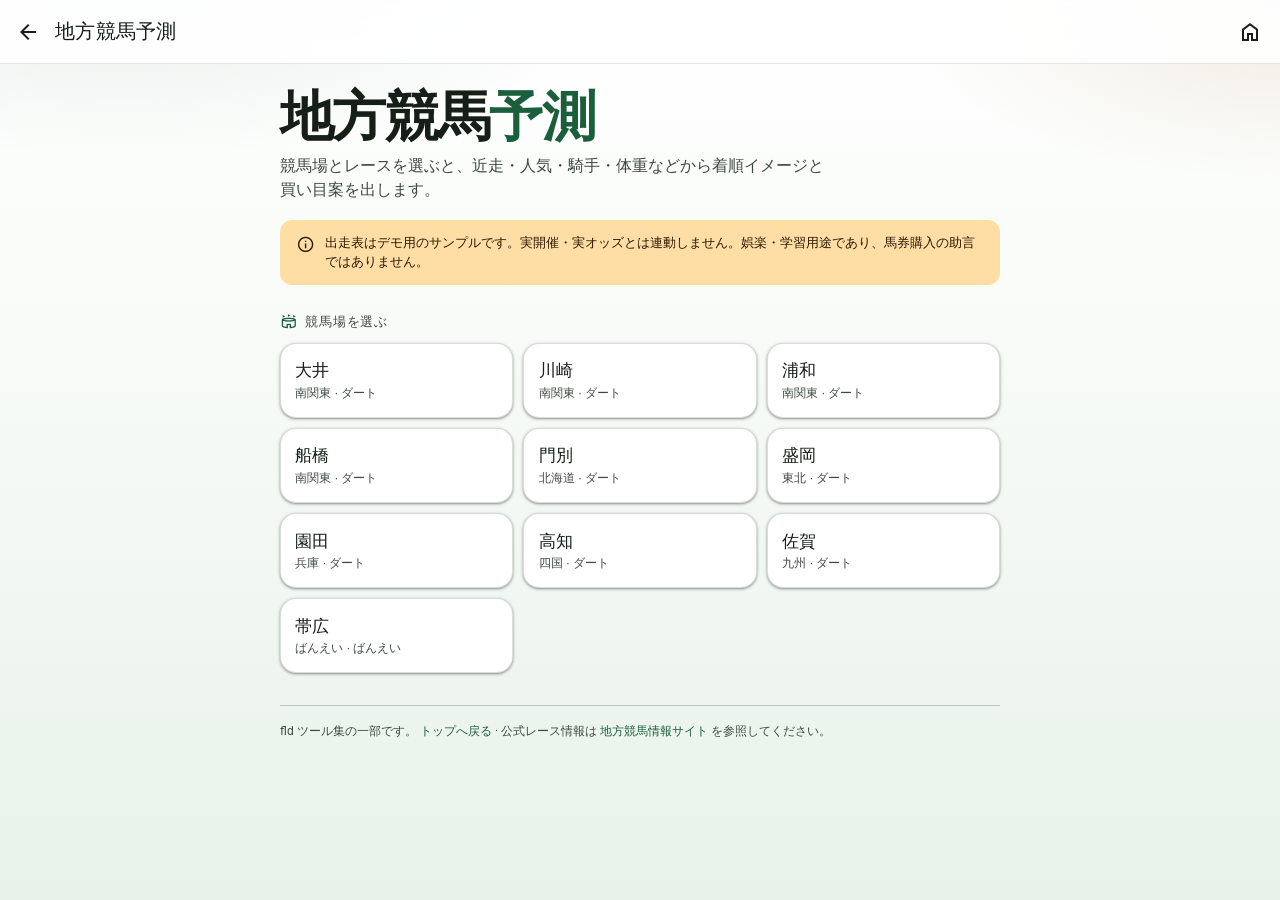
==== chihokeiba/index.html @ b5ea4b7c "地方競馬予測ページを追加 デモレースの出馬表から着順スコアと買い目案を出す静的ツールを chihokeiba/ に追加し、ハブと README からリンクする。  Co-authored-by: d1" ====
<!DOCTYPE html>
<html lang="ja">
  <head>
    <meta charset="UTF-8" />
    <meta
      name="viewport"
      content="width=device-width, initial-scale=1, viewport-fit=cover"
    />
    <meta name="theme-color" content="#1B5E3B" />
    <meta
      name="description"
      content="地方競馬のデモレースを選んで、近走・人気・騎手などから着順予測と買い目案を出すツール"
    />
    <title>地方競馬予測 — fld</title>
    <link rel="canonical" href="https://d1y1.github.io/fld/chihokeiba/" />
    <meta property="og:type" content="website" />
    <meta property="og:title" content="地方競馬予測" />
    <meta
      property="og:description"
      content="地方競馬のデモレースを選んで、着順予測と買い目案を表示します。"
    />
    <meta property="og:url" content="https://d1y1.github.io/fld/chihokeiba/" />
    <meta property="og:locale" content="ja_JP" />
    <link rel="preconnect" href="https://fonts.googleapis.com" />
    <link rel="preconnect" href="https://fonts.gstatic.com" crossorigin />
    <link
      href="https://fonts.googleapis.com/css2?family=Roboto:wght@400;500;700&family=Roboto+Flex:opsz,wght@8..144,400;8..144,500;8..144,700&display=swap"
      rel="stylesheet"
    />
    <link
      href="https://fonts.googleapis.com/css2?family=Material+Symbols+Outlined:opsz,wght,FILL,GRAD@24,400,0,0"
      rel="stylesheet"
    />
    <link rel="stylesheet" href="css/styles.css" />
  </head>
  <body>
    <header class="top-app-bar">
      <button type="button" class="icon-btn" id="backBtn" aria-label="戻る">
        <span class="material-symbols-outlined" aria-hidden="true">arrow_back</span>
      </button>
      <h1 class="top-app-bar__title" id="topTitle">地方競馬予測</h1>
      <a class="icon-btn" href="../" aria-label="fldトップへ">
        <span class="material-symbols-outlined" aria-hidden="true">home</span>
      </a>
    </header>

    <main class="page">
      <section class="panel" id="viewHome">
        <div class="hero">
          <h2 class="brand">地方競馬<span>予測</span></h2>
          <p class="lede">
            競馬場とレースを選ぶと、近走・人気・騎手・体重などから着順イメージと買い目案を出します。
          </p>
          <p class="disclaimer">
            <span class="material-symbols-outlined" aria-hidden="true">info</span>
            <span>
              出走表はデモ用のサンプルです。実開催・実オッズとは連動しません。娯楽・学習用途であり、馬券購入の助言ではありません。
            </span>
          </p>
        </div>

        <p class="section-label">
          <span class="material-symbols-outlined" aria-hidden="true">stadium</span>
          競馬場を選ぶ
        </p>
        <ul class="venue-grid" id="venueGrid"></ul>

        <p class="foot-note">
          fld ツール集の一部です。
          <a href="../">トップへ戻る</a>
          · 公式レース情報は
          <a href="https://www.keiba.go.jp/" rel="noopener noreferrer">地方競馬情報サイト</a>
          を参照してください。
        </p>
      </section>

      <section class="panel" id="viewVenue" hidden>
        <p class="section-label">
          <span class="material-symbols-outlined" aria-hidden="true">event</span>
          <span id="venueHeading">レース一覧</span>
        </p>
        <ul class="race-list" id="raceList"></ul>
      </section>

      <section class="panel" id="viewRace" hidden>
        <div class="hero" style="margin-bottom: 1.25rem">
          <h2 class="brand" style="font-size: clamp(1.6rem, 6vw, 2.2rem)" id="raceHeading">
            レース
          </h2>
          <p class="lede" id="raceMeta"></p>
        </div>

        <p class="section-label">
          <span class="material-symbols-outlined" aria-hidden="true">format_list_numbered</span>
          出馬表（人気順）
        </p>
        <ul class="entries" id="entries"></ul>

        <div class="actions">
          <button type="button" class="btn btn--filled" id="predictBtn">
            <span class="material-symbols-outlined" aria-hidden="true">psychology</span>
            このレースを予測する
          </button>
        </div>
      </section>

      <section class="panel" id="viewResult" hidden>
        <div class="result-hero" id="resultSummary"></div>

        <p class="section-label">
          <span class="material-symbols-outlined" aria-hidden="true">emoji_events</span>
          予測着順
        </p>
        <ol class="rank-list" id="rankList"></ol>

        <p class="section-label">
          <span class="material-symbols-outlined" aria-hidden="true">confirmation_number</span>
          買い目案
        </p>
        <ul class="ticket-list" id="ticketList"></ul>

        <div class="actions" style="margin-top: 1.25rem">
          <button type="button" class="btn btn--filled" id="shareBtn">
            <span class="material-symbols-outlined" aria-hidden="true">ios_share</span>
            結果をシェア
          </button>
          <button type="button" class="btn btn--tonal" id="againBtn">
            <span class="material-symbols-outlined" aria-hidden="true">restart_alt</span>
            出馬表に戻る
          </button>
        </div>

        <p class="foot-note">
          スコアは近走・単勝オッズ・騎手勝率・体重増減・枠順・安定度の加重合成です。実レースの結果を保証するものではありません。
        </p>
      </section>
    </main>

    <script type="module" src="js/app.js"></script>
  </body>
</html>
---- chihokeiba/css/styles.css ----
:root {
  --md-sys-color-primary: #1b5e3b;
  --md-sys-color-on-primary: #ffffff;
  --md-sys-color-primary-container: #c8efd4;
  --md-sys-color-on-primary-container: #002110;
  --md-sys-color-secondary: #8a5a10;
  --md-sys-color-on-secondary: #ffffff;
  --md-sys-color-secondary-container: #ffdea6;
  --md-sys-color-on-secondary-container: #2c1700;
  --md-sys-color-surface: #f6faf6;
  --md-sys-color-surface-container-lowest: #ffffff;
  --md-sys-color-surface-container-low: #eef5ef;
  --md-sys-color-surface-container: #e5efe7;
  --md-sys-color-surface-container-high: #dce8df;
  --md-sys-color-on-surface: #151e17;
  --md-sys-color-on-surface-variant: #3e4a40;
  --md-sys-color-outline: #6d7a6f;
  --md-sys-color-outline-variant: #bcc9be;
  --md-sys-color-error: #ba1a1a;
  --md-sys-color-error-container: #ffdad6;
  --md-elevation-1: 0 1px 2px rgba(0, 0, 0, 0.28), 0 1px 3px 1px rgba(0, 0, 0, 0.12);
  --md-elevation-2: 0 1px 2px rgba(0, 0, 0, 0.28), 0 2px 6px 2px rgba(0, 0, 0, 0.12);
  --md-shape-corner-medium: 12px;
  --md-shape-corner-large: 16px;
  --md-shape-corner-xl: 28px;
  --font-sans: "Roboto", "Roboto Flex", sans-serif;
  --ease: cubic-bezier(0.2, 0, 0, 1);
  --safe-bottom: env(safe-area-inset-bottom, 0px);
}

*,
*::before,
*::after {
  box-sizing: border-box;
}

html {
  color-scheme: light;
}

body {
  margin: 0;
  min-height: 100dvh;
  font-family: var(--font-sans);
  color: var(--md-sys-color-on-surface);
  background:
    radial-gradient(ellipse 80% 50% at 10% -10%, rgba(27, 94, 59, 0.14), transparent 55%),
    radial-gradient(ellipse 60% 40% at 100% 0%, rgba(138, 90, 16, 0.12), transparent 50%),
    linear-gradient(180deg, #ffffff 0%, var(--md-sys-color-surface) 45%, #e8f1ea 100%);
  -webkit-font-smoothing: antialiased;
}

[hidden] {
  display: none !important;
}

.top-app-bar {
  position: sticky;
  top: 0;
  z-index: 20;
  display: flex;
  align-items: center;
  gap: 0.35rem;
  min-height: 64px;
  padding: 0 0.5rem 0 0.35rem;
  background: color-mix(in srgb, var(--md-sys-color-surface-container-lowest) 90%, transparent);
  backdrop-filter: blur(12px);
  border-bottom: 1px solid color-mix(in srgb, var(--md-sys-color-outline-variant) 45%, transparent);
}

.icon-btn {
  display: grid;
  place-items: center;
  width: 44px;
  height: 44px;
  border: 0;
  border-radius: 999px;
  background: transparent;
  color: var(--md-sys-color-on-surface);
  cursor: pointer;
  text-decoration: none;
}

.icon-btn:hover,
.icon-btn:focus-visible {
  background: color-mix(in srgb, var(--md-sys-color-primary) 10%, transparent);
  outline: none;
}

.icon-btn:focus-visible {
  outline: 2px solid var(--md-sys-color-primary);
  outline-offset: 2px;
}

.top-app-bar__title {
  margin: 0;
  flex: 1;
  font-size: 1.25rem;
  font-weight: 500;
  letter-spacing: 0.01em;
}

.page {
  width: min(720px, calc(100% - 2rem));
  margin: 0 auto;
  padding: 1.5rem 0 calc(2.5rem + var(--safe-bottom));
}

.hero {
  margin-bottom: 1.75rem;
  animation: enter 480ms var(--ease) both;
}

.brand {
  margin: 0 0 0.55rem;
  font-family: "Roboto Flex", var(--font-sans);
  font-size: clamp(2.4rem, 9vw, 3.4rem);
  font-weight: 700;
  line-height: 1.05;
  letter-spacing: -0.03em;
}

.brand span {
  color: var(--md-sys-color-primary);
}

.lede {
  margin: 0;
  max-width: 34rem;
  color: var(--md-sys-color-on-surface-variant);
  font-size: 0.98rem;
  line-height: 1.55;
}

.disclaimer {
  display: flex;
  gap: 0.65rem;
  align-items: flex-start;
  margin: 1.1rem 0 0;
  padding: 0.85rem 1rem;
  background: var(--md-sys-color-secondary-container);
  color: var(--md-sys-color-on-secondary-container);
  border-radius: var(--md-shape-corner-medium);
  font-size: 0.8125rem;
  line-height: 1.45;
}

.disclaimer .material-symbols-outlined {
  flex-shrink: 0;
  font-size: 1.2rem;
  margin-top: 0.05rem;
}

.section-label {
  display: flex;
  align-items: center;
  gap: 0.45rem;
  margin: 0 0 0.75rem;
  color: var(--md-sys-color-on-surface-variant);
  font-size: 0.8125rem;
  font-weight: 500;
  letter-spacing: 0.06em;
  text-transform: uppercase;
}

.section-label .material-symbols-outlined {
  font-size: 1.1rem;
  color: var(--md-sys-color-primary);
}

.venue-grid {
  display: grid;
  grid-template-columns: repeat(2, minmax(0, 1fr));
  gap: 0.65rem;
  margin: 0 0 1.75rem;
  padding: 0;
  list-style: none;
  animation: enter 480ms var(--ease) 0.08s both;
}

@media (min-width: 520px) {
  .venue-grid {
    grid-template-columns: repeat(3, minmax(0, 1fr));
  }
}

.venue-btn {
  display: grid;
  gap: 0.15rem;
  width: 100%;
  padding: 0.95rem 0.9rem;
  text-align: left;
  border: 1px solid color-mix(in srgb, var(--md-sys-color-outline-variant) 60%, transparent);
  border-radius: var(--md-shape-corner-large);
  background: var(--md-sys-color-surface-container-lowest);
  box-shadow: var(--md-elevation-1);
  color: inherit;
  cursor: pointer;
  transition:
    transform 180ms var(--ease),
    box-shadow 180ms var(--ease),
    border-color 180ms var(--ease),
    background-color 180ms var(--ease);
}

.venue-btn:hover,
.venue-btn:focus-visible {
  transform: translateY(-1px);
  border-color: color-mix(in srgb, var(--md-sys-color-primary) 40%, var(--md-sys-color-outline-variant));
  box-shadow: var(--md-elevation-2);
  outline: none;
}

.venue-btn:focus-visible {
  outline: 2px solid var(--md-sys-color-primary);
  outline-offset: 2px;
}

.venue-btn.is-selected {
  background: var(--md-sys-color-primary-container);
  border-color: color-mix(in srgb, var(--md-sys-color-primary) 45%, transparent);
}

.venue-btn__name {
  font-size: 1.05rem;
  font-weight: 500;
}

.venue-btn__meta {
  color: var(--md-sys-color-on-surface-variant);
  font-size: 0.75rem;
}

.panel {
  animation: enter 420ms var(--ease) both;
}

.race-list {
  display: grid;
  gap: 0.75rem;
  margin: 0 0 1.5rem;
  padding: 0;
  list-style: none;
}

.race-card {
  width: 100%;
  padding: 1rem 1.05rem;
  text-align: left;
  border: 1px solid color-mix(in srgb, var(--md-sys-color-outline-variant) 55%, transparent);
  border-radius: var(--md-shape-corner-large);
  background: var(--md-sys-color-surface-container-lowest);
  box-shadow: var(--md-elevation-1);
  color: inherit;
  cursor: pointer;
  transition:
    transform 180ms var(--ease),
    box-shadow 180ms var(--ease),
    border-color 180ms var(--ease);
}

.race-card:hover,
.race-card:focus-visible {
  transform: translateY(-1px);
  box-shadow: var(--md-elevation-2);
  border-color: color-mix(in srgb, var(--md-sys-color-primary) 35%, var(--md-sys-color-outline-variant));
  outline: none;
}

.race-card:focus-visible {
  outline: 2px solid var(--md-sys-color-primary);
  outline-offset: 2px;
}

.race-card.is-selected {
  background: var(--md-sys-color-primary-container);
  border-color: color-mix(in srgb, var(--md-sys-color-primary) 40%, transparent);
}

.race-card__row {
  display: flex;
  align-items: baseline;
  justify-content: space-between;
  gap: 0.75rem;
}

.race-card__no {
  display: inline-grid;
  place-items: center;
  min-width: 2.4rem;
  height: 1.6rem;
  margin-right: 0.45rem;
  padding: 0 0.45rem;
  border-radius: 999px;
  background: var(--md-sys-color-primary);
  color: var(--md-sys-color-on-primary);
  font-size: 0.75rem;
  font-weight: 700;
}

.race-card__name {
  margin: 0;
  font-size: 1.05rem;
  font-weight: 500;
}

.race-card__time {
  flex-shrink: 0;
  color: var(--md-sys-color-secondary);
  font-size: 0.875rem;
  font-weight: 500;
}

.race-card__meta {
  margin: 0.45rem 0 0;
  color: var(--md-sys-color-on-surface-variant);
  font-size: 0.8125rem;
}

.entries {
  margin: 0 0 1.25rem;
  padding: 0;
  list-style: none;
  display: grid;
  gap: 0.45rem;
}

.entry {
  display: grid;
  grid-template-columns: auto 1fr auto;
  gap: 0.75rem;
  align-items: center;
  padding: 0.75rem 0.9rem;
  background: var(--md-sys-color-surface-container-lowest);
  border: 1px solid color-mix(in srgb, var(--md-sys-color-outline-variant) 50%, transparent);
  border-radius: var(--md-shape-corner-medium);
}

.entry__num {
  display: grid;
  place-items: center;
  width: 2rem;
  height: 2rem;
  border-radius: 8px;
  background: var(--md-sys-color-surface-container-high);
  font-weight: 700;
  font-size: 0.95rem;
}

.entry__name {
  margin: 0;
  font-size: 0.98rem;
  font-weight: 500;
}

.entry__sub {
  margin: 0.15rem 0 0;
  color: var(--md-sys-color-on-surface-variant);
  font-size: 0.75rem;
}

.entry__odds {
  text-align: right;
  font-variant-numeric: tabular-nums;
}

.entry__odds strong {
  display: block;
  font-size: 1.05rem;
  color: var(--md-sys-color-secondary);
}

.entry__odds span {
  color: var(--md-sys-color-on-surface-variant);
  font-size: 0.7rem;
}

.actions {
  display: grid;
  gap: 0.65rem;
  margin-bottom: 1.5rem;
}

.btn {
  display: inline-flex;
  align-items: center;
  justify-content: center;
  gap: 0.45rem;
  min-height: 52px;
  padding: 0.75rem 1.25rem;
  border: 0;
  border-radius: 999px;
  font: inherit;
  font-weight: 500;
  cursor: pointer;
  transition: transform 160ms var(--ease), box-shadow 160ms var(--ease), opacity 160ms var(--ease);
}

.btn:disabled {
  opacity: 0.45;
  cursor: not-allowed;
}

.btn--filled {
  background: var(--md-sys-color-primary);
  color: var(--md-sys-color-on-primary);
  box-shadow: var(--md-elevation-1);
}

.btn--filled:hover:not(:disabled),
.btn--filled:focus-visible:not(:disabled) {
  box-shadow: var(--md-elevation-2);
  transform: translateY(-1px);
  outline: none;
}

.btn--filled:focus-visible {
  outline: 2px solid var(--md-sys-color-primary);
  outline-offset: 3px;
}

.btn--tonal {
  background: var(--md-sys-color-secondary-container);
  color: var(--md-sys-color-on-secondary-container);
}

.btn .material-symbols-outlined {
  font-size: 1.25rem;
}

.result-hero {
  margin-bottom: 1.25rem;
  padding: 1.15rem 1.2rem;
  border-radius: var(--md-shape-corner-large);
  background:
    linear-gradient(135deg, rgba(27, 94, 59, 0.12), rgba(138, 90, 16, 0.1)),
    var(--md-sys-color-surface-container-lowest);
  border: 1px solid color-mix(in srgb, var(--md-sys-color-primary) 25%, var(--md-sys-color-outline-variant));
  box-shadow: var(--md-elevation-1);
}

.result-hero__tone {
  margin: 0 0 0.35rem;
  color: var(--md-sys-color-primary);
  font-size: 0.8125rem;
  font-weight: 600;
  letter-spacing: 0.04em;
}

.result-hero__title {
  margin: 0 0 0.4rem;
  font-size: 1.25rem;
  font-weight: 700;
  letter-spacing: -0.01em;
}

.result-hero__detail {
  margin: 0;
  color: var(--md-sys-color-on-surface-variant);
  font-size: 0.9rem;
  line-height: 1.5;
}

.rank-list {
  margin: 0 0 1.5rem;
  padding: 0;
  list-style: none;
  display: grid;
  gap: 0.65rem;
}

.rank-item {
  display: grid;
  gap: 0.65rem;
  padding: 0.95rem 1rem;
  background: var(--md-sys-color-surface-container-lowest);
  border: 1px solid color-mix(in srgb, var(--md-sys-color-outline-variant) 50%, transparent);
  border-radius: var(--md-shape-corner-large);
  box-shadow: var(--md-elevation-1);
  animation: enter 420ms var(--ease) both;
}

.rank-item:nth-child(1) {
  animation-delay: 0.04s;
  border-color: color-mix(in srgb, var(--md-sys-color-secondary) 45%, var(--md-sys-color-outline-variant));
  background:
    linear-gradient(90deg, rgba(138, 90, 16, 0.1), transparent 55%),
    var(--md-sys-color-surface-container-lowest);
}

.rank-item:nth-child(2) {
  animation-delay: 0.1s;
}

.rank-item:nth-child(3) {
  animation-delay: 0.16s;
}

.rank-item__head {
  display: grid;
  grid-template-columns: auto auto 1fr auto;
  gap: 0.65rem;
  align-items: center;
}

.rank-item__place {
  display: grid;
  place-items: center;
  width: 1.85rem;
  height: 1.85rem;
  border-radius: 999px;
  background: var(--md-sys-color-primary);
  color: var(--md-sys-color-on-primary);
  font-size: 0.85rem;
  font-weight: 700;
}

.rank-item:nth-child(1) .rank-item__place {
  background: var(--md-sys-color-secondary);
}

.rank-item__num {
  display: grid;
  place-items: center;
  width: 2rem;
  height: 2rem;
  border-radius: 8px;
  background: var(--md-sys-color-surface-container-high);
  font-weight: 700;
}

.rank-item__name {
  margin: 0;
  font-size: 1.02rem;
  font-weight: 500;
}

.rank-item__meta {
  margin: 0.15rem 0 0;
  color: var(--md-sys-color-on-surface-variant);
  font-size: 0.75rem;
}

.rank-item__score {
  text-align: right;
  font-variant-numeric: tabular-nums;
}

.rank-item__score strong {
  display: block;
  font-size: 1.15rem;
  color: var(--md-sys-color-primary);
}

.rank-item__score span {
  color: var(--md-sys-color-on-surface-variant);
  font-size: 0.7rem;
}

.meter {
  height: 6px;
  overflow: hidden;
  border-radius: 999px;
  background: var(--md-sys-color-surface-container-high);
}

.meter > span {
  display: block;
  height: 100%;
  border-radius: inherit;
  background: linear-gradient(90deg, var(--md-sys-color-primary), #3d8f63);
  transform-origin: left center;
  animation: grow 700ms var(--ease) both;
}

.breakdown {
  display: grid;
  grid-template-columns: repeat(3, minmax(0, 1fr));
  gap: 0.4rem;
}

.breakdown__cell {
  padding: 0.4rem 0.45rem;
  border-radius: 8px;
  background: var(--md-sys-color-surface-container-low);
  text-align: center;
}

.breakdown__cell strong {
  display: block;
  font-size: 0.9rem;
  font-variant-numeric: tabular-nums;
}

.breakdown__cell span {
  color: var(--md-sys-color-on-surface-variant);
  font-size: 0.65rem;
}

.ticket-list {
  display: grid;
  gap: 0.65rem;
  margin: 0;
  padding: 0;
  list-style: none;
}

.ticket {
  display: grid;
  grid-template-columns: auto 1fr;
  gap: 0.75rem;
  align-items: start;
  padding: 0.95rem 1rem;
  background: var(--md-sys-color-surface-container-lowest);
  border: 1px solid color-mix(in srgb, var(--md-sys-color-outline-variant) 50%, transparent);
  border-radius: var(--md-shape-corner-large);
  box-shadow: var(--md-elevation-1);
}

.ticket__type {
  display: inline-flex;
  align-items: center;
  min-height: 1.7rem;
  padding: 0 0.65rem;
  border-radius: 999px;
  background: var(--md-sys-color-secondary-container);
  color: var(--md-sys-color-on-secondary-container);
  font-size: 0.75rem;
  font-weight: 600;
}

.ticket__picks {
  margin: 0 0 0.2rem;
  font-size: 1.05rem;
  font-weight: 600;
  font-variant-numeric: tabular-nums;
}

.ticket__note {
  margin: 0;
  color: var(--md-sys-color-on-surface-variant);
  font-size: 0.8rem;
  line-height: 1.4;
}

.empty {
  margin: 0;
  padding: 1.25rem;
  border-radius: var(--md-shape-corner-large);
  background: var(--md-sys-color-surface-container-low);
  color: var(--md-sys-color-on-surface-variant);
  font-size: 0.9rem;
  text-align: center;
}

.foot-note {
  margin-top: 2rem;
  padding-top: 1rem;
  border-top: 1px solid var(--md-sys-color-outline-variant);
  color: var(--md-sys-color-on-surface-variant);
  font-size: 0.78rem;
  line-height: 1.5;
}

.foot-note a {
  color: var(--md-sys-color-primary);
  font-weight: 500;
  text-decoration: none;
}

.foot-note a:hover,
.foot-note a:focus-visible {
  text-decoration: underline;
  text-underline-offset: 0.15em;
  outline: none;
}

.predicting .btn--filled .material-symbols-outlined {
  animation: spin 700ms linear infinite;
}

@keyframes enter {
  from {
    opacity: 0;
    transform: translateY(10px);
  }
  to {
    opacity: 1;
    transform: translateY(0);
  }
}

@keyframes grow {
  from {
    transform: scaleX(0);
  }
  to {
    transform: scaleX(1);
  }
}

@keyframes spin {
  to {
    transform: rotate(360deg);
  }
}

@media (prefers-reduced-motion: reduce) {
  *,
  *::before,
  *::after {
    animation: none !important;
    transition: none !important;
  }
}
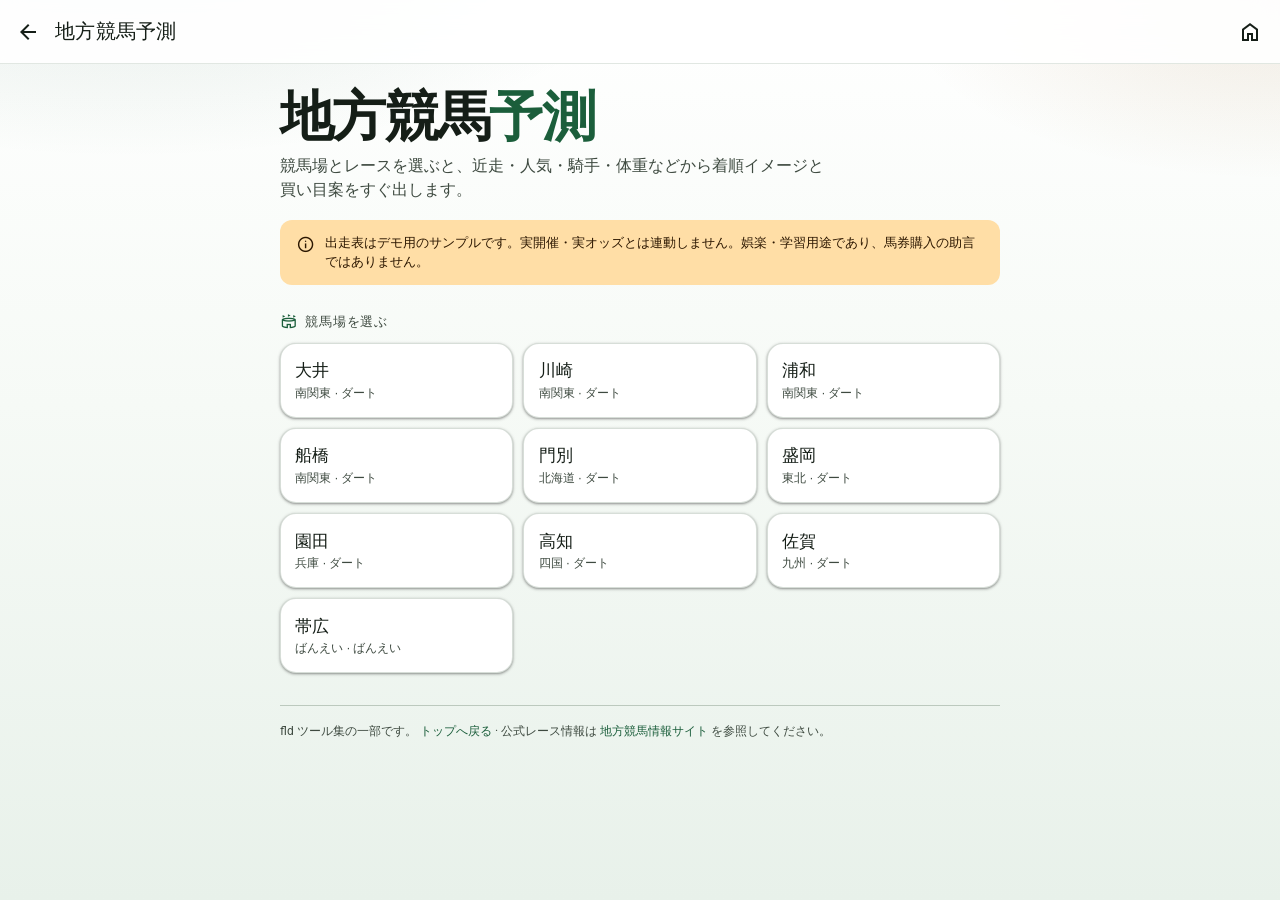
==== commit abbfae46: "人気順の出馬表を省略しレース選択で即予測 出馬表ページを削除し、競馬場→レース選択のあとに予測結果を 直接表示するようにする。  Co-authored-by: d1y1 <d1y1@users.no" ====
--- a/chihokeiba/index.html
+++ b/chihokeiba/index.html
@@ -9,7 +9,7 @@
     <meta name="theme-color" content="#1B5E3B" />
     <meta
       name="description"
-      content="地方競馬のデモレースを選んで、近走・人気・騎手などから着順予測と買い目案を出すツール"
+      content="地方競馬のデモレースを選ぶと、近走・人気・騎手などから着順予測と買い目案をすぐ出すツール"
     />
     <title>地方競馬予測 — fld</title>
     <link rel="canonical" href="https://d1y1.github.io/fld/chihokeiba/" />
@@ -49,7 +49,7 @@
         <div class="hero">
           <h2 class="brand">地方競馬<span>予測</span></h2>
           <p class="lede">
-            競馬場とレースを選ぶと、近走・人気・騎手・体重などから着順イメージと買い目案を出します。
+            競馬場とレースを選ぶと、近走・人気・騎手・体重などから着順イメージと買い目案をすぐ出します。
           </p>
           <p class="disclaimer">
             <span class="material-symbols-outlined" aria-hidden="true">info</span>
@@ -82,28 +82,6 @@
         <ul class="race-list" id="raceList"></ul>
       </section>
 
-      <section class="panel" id="viewRace" hidden>
-        <div class="hero" style="margin-bottom: 1.25rem">
-          <h2 class="brand" style="font-size: clamp(1.6rem, 6vw, 2.2rem)" id="raceHeading">
-            レース
-          </h2>
-          <p class="lede" id="raceMeta"></p>
-        </div>
-
-        <p class="section-label">
-          <span class="material-symbols-outlined" aria-hidden="true">format_list_numbered</span>
-          出馬表（人気順）
-        </p>
-        <ul class="entries" id="entries"></ul>
-
-        <div class="actions">
-          <button type="button" class="btn btn--filled" id="predictBtn">
-            <span class="material-symbols-outlined" aria-hidden="true">psychology</span>
-            このレースを予測する
-          </button>
-        </div>
-      </section>
-
       <section class="panel" id="viewResult" hidden>
         <div class="result-hero" id="resultSummary"></div>
 
@@ -126,12 +104,12 @@
           </button>
           <button type="button" class="btn btn--tonal" id="againBtn">
             <span class="material-symbols-outlined" aria-hidden="true">restart_alt</span>
-            出馬表に戻る
+            レース一覧に戻る
           </button>
         </div>
 
         <p class="foot-note">
-          スコアは近走・単勝オッズ・騎手勝率・体重増減・枠順・安定度の加重合成です。実レースの結果を保証するものではありません。
+          評価の主指標は 3 着以内確率（Harville 近似）です。スコアは近走・単勝オッズ・騎手勝率・体重増減・枠順・安定度の加重合成から算出しています。実レースの結果を保証するものではありません。
         </p>
       </section>
     </main>
--- a/chihokeiba/css/styles.css
+++ b/chihokeiba/css/styles.css
@@ -307,8 +307,10 @@
 .race-card__time {
   flex-shrink: 0;
   color: var(--md-sys-color-secondary);
-  font-size: 0.875rem;
-  font-weight: 500;
+  font-size: 0.8125rem;
+  font-weight: 500;
+  line-height: 1.35;
+  text-align: right;
 }
 
 .race-card__meta {
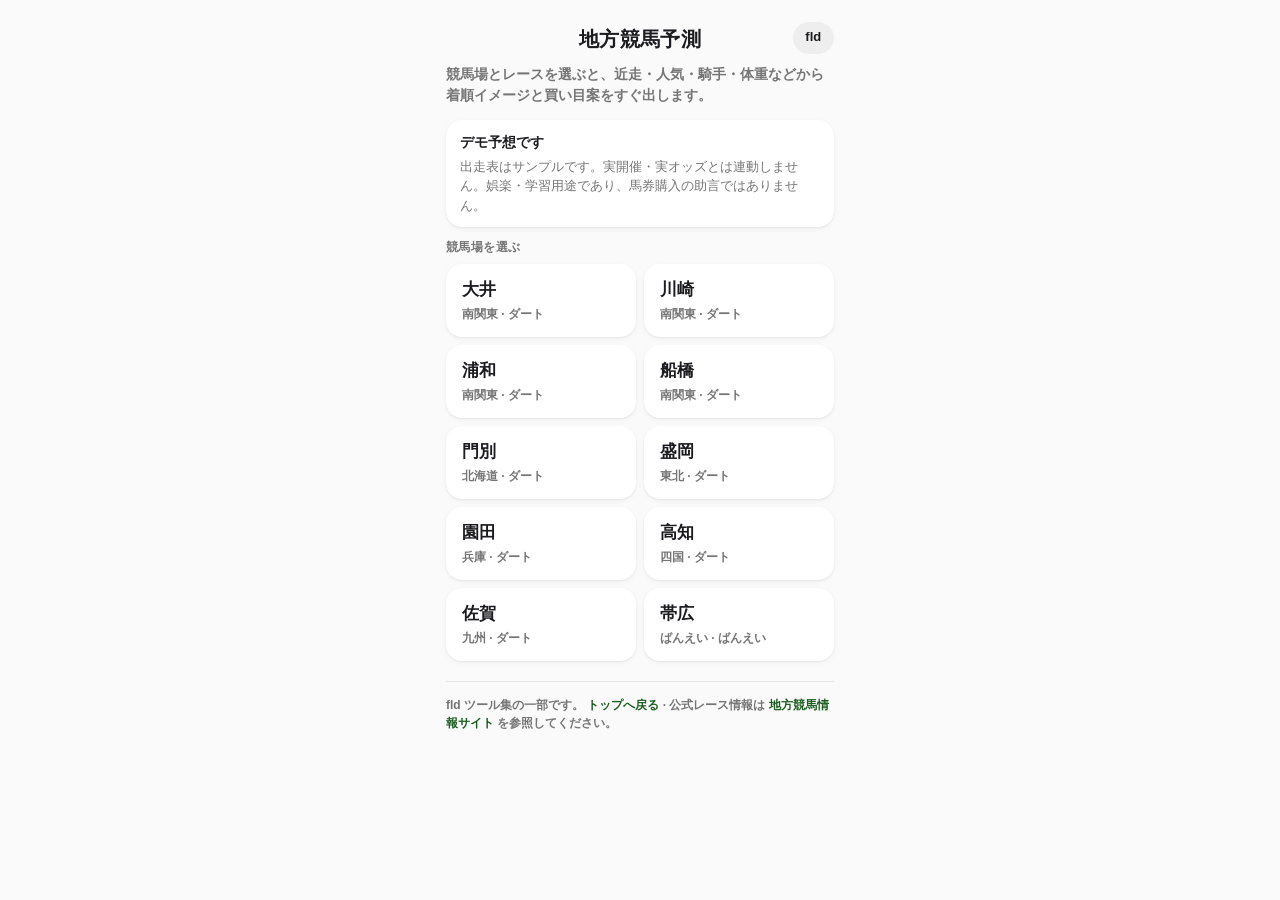
==== commit 14e22d53: "地方競馬予測のUIをフクコロ（kaiba）デザインに合わせて刷新 色トークン・カード・馬番バッジ・確率/期待値/オッズ表示など、 https://d1y1.github.io/kaiba/ の見た目に" ====
--- a/chihokeiba/index.html
+++ b/chihokeiba/index.html
@@ -6,7 +6,7 @@
       name="viewport"
       content="width=device-width, initial-scale=1, viewport-fit=cover"
     />
-    <meta name="theme-color" content="#1B5E3B" />
+    <meta name="theme-color" content="#1b5e20" />
     <meta
       name="description"
       content="地方競馬のデモレースを選ぶと、近走・人気・騎手などから着順予測と買い目案をすぐ出すツール"
@@ -21,98 +21,66 @@
     />
     <meta property="og:url" content="https://d1y1.github.io/fld/chihokeiba/" />
     <meta property="og:locale" content="ja_JP" />
-    <link rel="preconnect" href="https://fonts.googleapis.com" />
-    <link rel="preconnect" href="https://fonts.gstatic.com" crossorigin />
-    <link
-      href="https://fonts.googleapis.com/css2?family=Roboto:wght@400;500;700&family=Roboto+Flex:opsz,wght@8..144,400;8..144,500;8..144,700&display=swap"
-      rel="stylesheet"
-    />
-    <link
-      href="https://fonts.googleapis.com/css2?family=Material+Symbols+Outlined:opsz,wght,FILL,GRAD@24,400,0,0"
-      rel="stylesheet"
-    />
     <link rel="stylesheet" href="css/styles.css" />
   </head>
   <body>
-    <header class="top-app-bar">
-      <button type="button" class="icon-btn" id="backBtn" aria-label="戻る">
-        <span class="material-symbols-outlined" aria-hidden="true">arrow_back</span>
-      </button>
-      <h1 class="top-app-bar__title" id="topTitle">地方競馬予測</h1>
-      <a class="icon-btn" href="../" aria-label="fldトップへ">
-        <span class="material-symbols-outlined" aria-hidden="true">home</span>
-      </a>
-    </header>
+    <div class="app">
+      <header class="header">
+        <button type="button" class="nav-back" id="backBtn" hidden>戻る</button>
+        <h1 class="title-bar" id="topTitle">地方競馬予測</h1>
+        <a class="nav-home" href="../">fld</a>
+      </header>
 
-    <main class="page">
-      <section class="panel" id="viewHome">
-        <div class="hero">
-          <h2 class="brand">地方競馬<span>予測</span></h2>
+      <main>
+        <section id="viewHome">
           <p class="lede">
             競馬場とレースを選ぶと、近走・人気・騎手・体重などから着順イメージと買い目案をすぐ出します。
           </p>
-          <p class="disclaimer">
-            <span class="material-symbols-outlined" aria-hidden="true">info</span>
-            <span>
-              出走表はデモ用のサンプルです。実開催・実オッズとは連動しません。娯楽・学習用途であり、馬券購入の助言ではありません。
-            </span>
+          <div class="alert-banner">
+            デモ予想です
+            <p>
+              出走表はサンプルです。実開催・実オッズとは連動しません。娯楽・学習用途であり、馬券購入の助言ではありません。
+            </p>
+          </div>
+
+          <p class="section-label">競馬場を選ぶ</p>
+          <ul class="venue-grid" id="venueGrid"></ul>
+
+          <p class="foot-note">
+            fld ツール集の一部です。
+            <a href="../">トップへ戻る</a>
+            · 公式レース情報は
+            <a href="https://www.keiba.go.jp/" rel="noopener noreferrer">地方競馬情報サイト</a>
+            を参照してください。
           </p>
-        </div>
+        </section>
 
-        <p class="section-label">
-          <span class="material-symbols-outlined" aria-hidden="true">stadium</span>
-          競馬場を選ぶ
-        </p>
-        <ul class="venue-grid" id="venueGrid"></ul>
+        <section id="viewVenue" hidden>
+          <p class="section-date" id="venueHeading">レース一覧</p>
+          <ul class="race-list" id="raceList"></ul>
+        </section>
 
-        <p class="foot-note">
-          fld ツール集の一部です。
-          <a href="../">トップへ戻る</a>
-          · 公式レース情報は
-          <a href="https://www.keiba.go.jp/" rel="noopener noreferrer">地方競馬情報サイト</a>
-          を参照してください。
-        </p>
-      </section>
+        <section id="viewResult" hidden>
+          <p class="section-date" id="resultDate"></p>
+          <div class="hit-summary" id="resultSummary"></div>
 
-      <section class="panel" id="viewVenue" hidden>
-        <p class="section-label">
-          <span class="material-symbols-outlined" aria-hidden="true">event</span>
-          <span id="venueHeading">レース一覧</span>
-        </p>
-        <ul class="race-list" id="raceList"></ul>
-      </section>
+          <p class="section-label">出走馬予想</p>
+          <ol class="rank-list" id="rankList"></ol>
 
-      <section class="panel" id="viewResult" hidden>
-        <div class="result-hero" id="resultSummary"></div>
+          <p class="section-label">買い目案</p>
+          <ul class="ticket-list" id="ticketList"></ul>
 
-        <p class="section-label">
-          <span class="material-symbols-outlined" aria-hidden="true">emoji_events</span>
-          予測着順
-        </p>
-        <ol class="rank-list" id="rankList"></ol>
+          <div class="actions">
+            <button type="button" class="btn btn--filled" id="shareBtn">結果をシェア</button>
+            <button type="button" class="btn btn--tonal" id="againBtn">レース一覧に戻る</button>
+          </div>
 
-        <p class="section-label">
-          <span class="material-symbols-outlined" aria-hidden="true">confirmation_number</span>
-          買い目案
-        </p>
-        <ul class="ticket-list" id="ticketList"></ul>
-
-        <div class="actions" style="margin-top: 1.25rem">
-          <button type="button" class="btn btn--filled" id="shareBtn">
-            <span class="material-symbols-outlined" aria-hidden="true">ios_share</span>
-            結果をシェア
-          </button>
-          <button type="button" class="btn btn--tonal" id="againBtn">
-            <span class="material-symbols-outlined" aria-hidden="true">restart_alt</span>
-            レース一覧に戻る
-          </button>
-        </div>
-
-        <p class="foot-note">
-          評価の主指標は 3 着以内確率（Harville 近似）です。スコアは近走・単勝オッズ・騎手勝率・体重増減・枠順・安定度の加重合成から算出しています。実レースの結果を保証するものではありません。
-        </p>
-      </section>
-    </main>
+          <p class="foot-note">
+            確率は 3 着以内（Harville 近似）、期待値は確率 × 複勝オッズ目安です。実レースの結果を保証するものではありません。
+          </p>
+        </section>
+      </main>
+    </div>
 
     <script type="module" src="js/app.js"></script>
   </body>
--- a/chihokeiba/css/styles.css
+++ b/chihokeiba/css/styles.css
@@ -1,31 +1,22 @@
 :root {
-  --md-sys-color-primary: #1b5e3b;
-  --md-sys-color-on-primary: #ffffff;
-  --md-sys-color-primary-container: #c8efd4;
-  --md-sys-color-on-primary-container: #002110;
-  --md-sys-color-secondary: #8a5a10;
-  --md-sys-color-on-secondary: #ffffff;
-  --md-sys-color-secondary-container: #ffdea6;
-  --md-sys-color-on-secondary-container: #2c1700;
-  --md-sys-color-surface: #f6faf6;
-  --md-sys-color-surface-container-lowest: #ffffff;
-  --md-sys-color-surface-container-low: #eef5ef;
-  --md-sys-color-surface-container: #e5efe7;
-  --md-sys-color-surface-container-high: #dce8df;
-  --md-sys-color-on-surface: #151e17;
-  --md-sys-color-on-surface-variant: #3e4a40;
-  --md-sys-color-outline: #6d7a6f;
-  --md-sys-color-outline-variant: #bcc9be;
-  --md-sys-color-error: #ba1a1a;
-  --md-sys-color-error-container: #ffdad6;
-  --md-elevation-1: 0 1px 2px rgba(0, 0, 0, 0.28), 0 1px 3px 1px rgba(0, 0, 0, 0.12);
-  --md-elevation-2: 0 1px 2px rgba(0, 0, 0, 0.28), 0 2px 6px 2px rgba(0, 0, 0, 0.12);
-  --md-shape-corner-medium: 12px;
-  --md-shape-corner-large: 16px;
-  --md-shape-corner-xl: 28px;
-  --font-sans: "Roboto", "Roboto Flex", sans-serif;
-  --ease: cubic-bezier(0.2, 0, 0, 1);
-  --safe-bottom: env(safe-area-inset-bottom, 0px);
+  --bg: #fafafa;
+  --surface: #ffffff;
+  --surface-container: #eeeeee;
+  --text: #1c1b1f;
+  --muted: #757575;
+  --primary: #1b5e20;
+  --primary-light: #e8f5e9;
+  --hit: #1b5e20;
+  --miss: #c62828;
+  --metric-pos: #2e7d32;
+  --metric-neg: #c62828;
+  --outline: rgba(0, 0, 0, 0.08);
+  --elevation-1: 0 1px 2px rgba(0, 0, 0, 0.06), 0 2px 6px rgba(0, 0, 0, 0.04);
+  --elevation-nav: 0 4px 12px rgba(0, 0, 0, 0.08), 0 1px 3px rgba(0, 0, 0, 0.06);
+  --radius-card: 16px;
+  --radius-pill: 999px;
+  font-family: "Hiragino Sans", "Noto Sans JP", "Yu Gothic UI", "Meiryo", sans-serif;
+  -webkit-font-smoothing: antialiased;
 }
 
 *,
@@ -40,633 +31,397 @@
 
 body {
   margin: 0;
+  background: var(--bg);
+  color: var(--text);
+  line-height: 1.45;
   min-height: 100dvh;
-  font-family: var(--font-sans);
-  color: var(--md-sys-color-on-surface);
-  background:
-    radial-gradient(ellipse 80% 50% at 10% -10%, rgba(27, 94, 59, 0.14), transparent 55%),
-    radial-gradient(ellipse 60% 40% at 100% 0%, rgba(138, 90, 16, 0.12), transparent 50%),
-    linear-gradient(180deg, #ffffff 0%, var(--md-sys-color-surface) 45%, #e8f1ea 100%);
-  -webkit-font-smoothing: antialiased;
 }
 
 [hidden] {
   display: none !important;
 }
 
-.top-app-bar {
-  position: sticky;
-  top: 0;
-  z-index: 20;
+.app {
+  max-width: 420px;
+  margin: 0 auto;
+  min-height: 100dvh;
+  display: flex;
+  flex-direction: column;
+  padding-bottom: calc(1.5rem + env(safe-area-inset-bottom));
+}
+
+.header {
+  position: relative;
+  padding: calc(1.125rem + 8px) 1rem 0.75rem;
+  background: var(--bg);
+}
+
+.title-bar {
+  margin: 0;
+  text-align: center;
+  font-size: 1.25rem;
+  font-weight: 800;
+  letter-spacing: 0.02em;
+  line-height: 1.3;
+}
+
+.nav-back,
+.nav-home {
+  position: absolute;
+  top: calc(1rem + 6px);
+  border: 0;
+  border-radius: var(--radius-pill);
+  background: var(--surface-container);
+  color: var(--text);
+  font: inherit;
+  font-size: 0.8125rem;
+  font-weight: 800;
+  padding: 0.4rem 0.8rem;
+  cursor: pointer;
+  text-decoration: none;
+  -webkit-tap-highlight-color: transparent;
+}
+
+.nav-back {
+  left: 1rem;
+}
+
+.nav-home {
+  right: 1rem;
+}
+
+.nav-back[hidden] {
+  display: none !important;
+}
+
+main {
+  flex: 1;
+  padding: 0 1rem 1rem;
+}
+
+.alert-banner {
+  border-radius: var(--radius-card);
+  padding: 0.75rem 0.85rem;
+  margin: 0 0 0.75rem;
+  font-size: 0.875rem;
+  font-weight: 700;
+  line-height: 1.5;
+  background: var(--surface);
+  box-shadow: var(--elevation-1);
+}
+
+.alert-banner p {
+  margin: 0.25rem 0 0;
+  font-weight: 500;
+  color: var(--muted);
+  font-size: 0.8125rem;
+}
+
+.section-date {
+  font-size: 1.375rem;
+  font-weight: 800;
+  margin: 0.25rem 0 0.625rem;
+  letter-spacing: -0.01em;
+}
+
+.section-label {
+  margin: 0.75rem 0 0.5rem;
+  font-size: 0.75rem;
+  font-weight: 800;
+  color: var(--muted);
+  letter-spacing: 0.04em;
+}
+
+.lede {
+  margin: 0 0 0.85rem;
+  color: var(--muted);
+  font-size: 0.875rem;
+  font-weight: 600;
+  line-height: 1.5;
+}
+
+.card {
+  border-radius: var(--radius-card);
+  padding: 0.875rem 1rem;
+  margin-bottom: 8px;
+  background: var(--surface);
+  box-shadow: var(--elevation-1);
+}
+
+.card-clickable {
+  display: block;
+  width: 100%;
+  border: 0;
+  font: inherit;
+  color: inherit;
+  text-align: left;
+  cursor: pointer;
+  touch-action: manipulation;
+  -webkit-tap-highlight-color: transparent;
+  transition: transform 0.15s ease, box-shadow 0.15s ease;
+}
+
+.card-clickable:active {
+  transform: scale(0.985);
+}
+
+.card-top {
+  display: flex;
+  justify-content: space-between;
+  align-items: flex-start;
+  gap: 0.5rem;
+  margin-bottom: 0.375rem;
+}
+
+.card-race-name {
+  font-size: 0.875rem;
+  font-weight: 800;
+}
+
+.card-race-meta {
+  font-size: 0.75rem;
+  font-weight: 600;
+  color: var(--muted);
+  white-space: nowrap;
+}
+
+.horse-line {
   display: flex;
   align-items: center;
-  gap: 0.35rem;
-  min-height: 64px;
-  padding: 0 0.5rem 0 0.35rem;
-  background: color-mix(in srgb, var(--md-sys-color-surface-container-lowest) 90%, transparent);
-  backdrop-filter: blur(12px);
-  border-bottom: 1px solid color-mix(in srgb, var(--md-sys-color-outline-variant) 45%, transparent);
-}
-
-.icon-btn {
-  display: grid;
-  place-items: center;
-  width: 44px;
-  height: 44px;
-  border: 0;
-  border-radius: 999px;
-  background: transparent;
-  color: var(--md-sys-color-on-surface);
-  cursor: pointer;
-  text-decoration: none;
-}
-
-.icon-btn:hover,
-.icon-btn:focus-visible {
-  background: color-mix(in srgb, var(--md-sys-color-primary) 10%, transparent);
-  outline: none;
-}
-
-.icon-btn:focus-visible {
-  outline: 2px solid var(--md-sys-color-primary);
-  outline-offset: 2px;
-}
-
-.top-app-bar__title {
+  gap: 0.5rem;
+  font-size: 1.1875rem;
+  font-weight: 800;
+  line-height: 1.3;
+  margin: 0.25rem 0;
+}
+
+.horse-umaban {
+  flex-shrink: 0;
+  width: 1.875rem;
+  height: 1.875rem;
+  display: inline-flex;
+  align-items: center;
+  justify-content: center;
+  font-size: 0.9375rem;
+  font-weight: 800;
+  line-height: 1;
+  box-sizing: border-box;
+  background: var(--primary);
+  color: #fff;
+  border-radius: 4px;
+}
+
+.horse-name {
+  min-width: 0;
+}
+
+.card-metrics-block {
+  font-size: 0.8125rem;
+  font-weight: 600;
+  color: var(--muted);
+  margin-top: 0.125rem;
+}
+
+.metric-pos {
+  font-weight: 800;
+  color: var(--metric-pos);
+}
+
+.metric-neg {
+  font-weight: 800;
+  color: var(--metric-neg);
+}
+
+.venue-grid,
+.race-list,
+.rank-list,
+.ticket-list {
+  list-style: none;
   margin: 0;
-  flex: 1;
-  font-size: 1.25rem;
-  font-weight: 500;
-  letter-spacing: 0.01em;
-}
-
-.page {
-  width: min(720px, calc(100% - 2rem));
-  margin: 0 auto;
-  padding: 1.5rem 0 calc(2.5rem + var(--safe-bottom));
-}
-
-.hero {
-  margin-bottom: 1.75rem;
-  animation: enter 480ms var(--ease) both;
-}
-
-.brand {
-  margin: 0 0 0.55rem;
-  font-family: "Roboto Flex", var(--font-sans);
-  font-size: clamp(2.4rem, 9vw, 3.4rem);
-  font-weight: 700;
-  line-height: 1.05;
-  letter-spacing: -0.03em;
-}
-
-.brand span {
-  color: var(--md-sys-color-primary);
-}
-
-.lede {
-  margin: 0;
-  max-width: 34rem;
-  color: var(--md-sys-color-on-surface-variant);
-  font-size: 0.98rem;
-  line-height: 1.55;
-}
-
-.disclaimer {
-  display: flex;
-  gap: 0.65rem;
-  align-items: flex-start;
-  margin: 1.1rem 0 0;
-  padding: 0.85rem 1rem;
-  background: var(--md-sys-color-secondary-container);
-  color: var(--md-sys-color-on-secondary-container);
-  border-radius: var(--md-shape-corner-medium);
-  font-size: 0.8125rem;
-  line-height: 1.45;
-}
-
-.disclaimer .material-symbols-outlined {
-  flex-shrink: 0;
-  font-size: 1.2rem;
-  margin-top: 0.05rem;
-}
-
-.section-label {
-  display: flex;
-  align-items: center;
-  gap: 0.45rem;
-  margin: 0 0 0.75rem;
-  color: var(--md-sys-color-on-surface-variant);
-  font-size: 0.8125rem;
-  font-weight: 500;
-  letter-spacing: 0.06em;
-  text-transform: uppercase;
-}
-
-.section-label .material-symbols-outlined {
-  font-size: 1.1rem;
-  color: var(--md-sys-color-primary);
+  padding: 0;
 }
 
 .venue-grid {
   display: grid;
-  grid-template-columns: repeat(2, minmax(0, 1fr));
-  gap: 0.65rem;
-  margin: 0 0 1.75rem;
-  padding: 0;
-  list-style: none;
-  animation: enter 480ms var(--ease) 0.08s both;
-}
-
-@media (min-width: 520px) {
-  .venue-grid {
-    grid-template-columns: repeat(3, minmax(0, 1fr));
-  }
-}
-
-.venue-btn {
-  display: grid;
-  gap: 0.15rem;
-  width: 100%;
-  padding: 0.95rem 0.9rem;
-  text-align: left;
-  border: 1px solid color-mix(in srgb, var(--md-sys-color-outline-variant) 60%, transparent);
-  border-radius: var(--md-shape-corner-large);
-  background: var(--md-sys-color-surface-container-lowest);
-  box-shadow: var(--md-elevation-1);
-  color: inherit;
-  cursor: pointer;
-  transition:
-    transform 180ms var(--ease),
-    box-shadow 180ms var(--ease),
-    border-color 180ms var(--ease),
-    background-color 180ms var(--ease);
-}
-
-.venue-btn:hover,
-.venue-btn:focus-visible {
-  transform: translateY(-1px);
-  border-color: color-mix(in srgb, var(--md-sys-color-primary) 40%, var(--md-sys-color-outline-variant));
-  box-shadow: var(--md-elevation-2);
-  outline: none;
-}
-
-.venue-btn:focus-visible {
-  outline: 2px solid var(--md-sys-color-primary);
-  outline-offset: 2px;
-}
-
-.venue-btn.is-selected {
-  background: var(--md-sys-color-primary-container);
-  border-color: color-mix(in srgb, var(--md-sys-color-primary) 45%, transparent);
-}
-
-.venue-btn__name {
-  font-size: 1.05rem;
-  font-weight: 500;
-}
-
-.venue-btn__meta {
-  color: var(--md-sys-color-on-surface-variant);
-  font-size: 0.75rem;
-}
-
-.panel {
-  animation: enter 420ms var(--ease) both;
-}
-
-.race-list {
-  display: grid;
-  gap: 0.75rem;
-  margin: 0 0 1.5rem;
-  padding: 0;
-  list-style: none;
-}
-
-.race-card {
-  width: 100%;
-  padding: 1rem 1.05rem;
-  text-align: left;
-  border: 1px solid color-mix(in srgb, var(--md-sys-color-outline-variant) 55%, transparent);
-  border-radius: var(--md-shape-corner-large);
-  background: var(--md-sys-color-surface-container-lowest);
-  box-shadow: var(--md-elevation-1);
-  color: inherit;
-  cursor: pointer;
-  transition:
-    transform 180ms var(--ease),
-    box-shadow 180ms var(--ease),
-    border-color 180ms var(--ease);
-}
-
-.race-card:hover,
-.race-card:focus-visible {
-  transform: translateY(-1px);
-  box-shadow: var(--md-elevation-2);
-  border-color: color-mix(in srgb, var(--md-sys-color-primary) 35%, var(--md-sys-color-outline-variant));
-  outline: none;
-}
-
-.race-card:focus-visible {
-  outline: 2px solid var(--md-sys-color-primary);
-  outline-offset: 2px;
-}
-
-.race-card.is-selected {
-  background: var(--md-sys-color-primary-container);
-  border-color: color-mix(in srgb, var(--md-sys-color-primary) 40%, transparent);
-}
-
-.race-card__row {
-  display: flex;
-  align-items: baseline;
-  justify-content: space-between;
-  gap: 0.75rem;
-}
-
-.race-card__no {
-  display: inline-grid;
-  place-items: center;
-  min-width: 2.4rem;
-  height: 1.6rem;
-  margin-right: 0.45rem;
-  padding: 0 0.45rem;
-  border-radius: 999px;
-  background: var(--md-sys-color-primary);
-  color: var(--md-sys-color-on-primary);
-  font-size: 0.75rem;
-  font-weight: 700;
-}
-
-.race-card__name {
-  margin: 0;
-  font-size: 1.05rem;
-  font-weight: 500;
-}
-
-.race-card__time {
-  flex-shrink: 0;
-  color: var(--md-sys-color-secondary);
-  font-size: 0.8125rem;
-  font-weight: 500;
-  line-height: 1.35;
-  text-align: right;
-}
-
-.race-card__meta {
-  margin: 0.45rem 0 0;
-  color: var(--md-sys-color-on-surface-variant);
-  font-size: 0.8125rem;
-}
-
-.entries {
-  margin: 0 0 1.25rem;
-  padding: 0;
-  list-style: none;
-  display: grid;
-  gap: 0.45rem;
-}
-
-.entry {
-  display: grid;
-  grid-template-columns: auto 1fr auto;
-  gap: 0.75rem;
-  align-items: center;
-  padding: 0.75rem 0.9rem;
-  background: var(--md-sys-color-surface-container-lowest);
-  border: 1px solid color-mix(in srgb, var(--md-sys-color-outline-variant) 50%, transparent);
-  border-radius: var(--md-shape-corner-medium);
-}
-
-.entry__num {
-  display: grid;
-  place-items: center;
-  width: 2rem;
-  height: 2rem;
-  border-radius: 8px;
-  background: var(--md-sys-color-surface-container-high);
-  font-weight: 700;
-  font-size: 0.95rem;
-}
-
-.entry__name {
-  margin: 0;
-  font-size: 0.98rem;
-  font-weight: 500;
-}
-
-.entry__sub {
-  margin: 0.15rem 0 0;
-  color: var(--md-sys-color-on-surface-variant);
-  font-size: 0.75rem;
-}
-
-.entry__odds {
-  text-align: right;
-  font-variant-numeric: tabular-nums;
-}
-
-.entry__odds strong {
+  grid-template-columns: 1fr 1fr;
+  gap: 8px;
+}
+
+.venue-grid .card {
+  margin-bottom: 0;
+}
+
+.venue-name {
   display: block;
   font-size: 1.05rem;
-  color: var(--md-sys-color-secondary);
-}
-
-.entry__odds span {
-  color: var(--md-sys-color-on-surface-variant);
-  font-size: 0.7rem;
+  font-weight: 800;
+}
+
+.venue-meta {
+  display: block;
+  margin-top: 0.2rem;
+  font-size: 0.75rem;
+  font-weight: 600;
+  color: var(--muted);
+}
+
+.hit-summary {
+  background: var(--surface);
+  border-radius: var(--radius-card);
+  padding: 0.875rem 1rem;
+  margin-bottom: 10px;
+  box-shadow: var(--elevation-1);
+}
+
+.hit-summary-head {
+  display: flex;
+  justify-content: space-between;
+  align-items: baseline;
+  gap: 0.5rem;
+  margin-bottom: 0.25rem;
+}
+
+.hit-summary-label {
+  font-size: 0.75rem;
+  color: var(--muted);
+  font-weight: 600;
+}
+
+.hit-summary-count {
+  font-size: 0.75rem;
+  color: var(--text);
+  font-weight: 800;
+  white-space: nowrap;
+}
+
+.hit-summary-rate {
+  font-size: 1.35rem;
+  font-weight: 800;
+  line-height: 1.25;
+  letter-spacing: -0.02em;
+}
+
+.hit-summary-detail {
+  margin: 0.45rem 0 0;
+  font-size: 0.8125rem;
+  font-weight: 600;
+  color: var(--muted);
+  line-height: 1.5;
+}
+
+.rank-card.highlight {
+  background: var(--primary-light);
+}
+
+.rank-card .card-top {
+  margin-bottom: 0.15rem;
+}
+
+.rank-label {
+  font-size: 0.75rem;
+  font-weight: 800;
+  color: var(--muted);
+}
+
+.badge {
+  display: inline-block;
+  border-radius: 6px;
+  padding: 0.125rem 0.375rem;
+  font-size: 0.6875rem;
+  font-weight: 800;
+  background: var(--surface-container);
+  color: var(--text);
+}
+
+.badge.recommended {
+  background: var(--primary);
+  color: #fff;
+}
+
+.ticket-card .ticket-type {
+  display: inline-block;
+  min-width: 3em;
+  text-align: center;
+  font-size: 0.6875rem;
+  font-weight: 800;
+  padding: 0.1875rem 0.5rem;
+  border-radius: var(--radius-pill);
+  background: var(--primary);
+  color: #fff;
+  line-height: 1.2;
+}
+
+.ticket-picks {
+  margin: 0.35rem 0 0.15rem;
+  font-size: 1.05rem;
+  font-weight: 800;
+}
+
+.ticket-note {
+  margin: 0;
+  font-size: 0.8125rem;
+  font-weight: 600;
+  color: var(--muted);
 }
 
 .actions {
   display: grid;
-  gap: 0.65rem;
-  margin-bottom: 1.5rem;
+  gap: 0.5rem;
+  margin-top: 0.85rem;
 }
 
 .btn {
   display: inline-flex;
   align-items: center;
   justify-content: center;
-  gap: 0.45rem;
-  min-height: 52px;
-  padding: 0.75rem 1.25rem;
+  min-height: 44px;
+  padding: 0.65rem 1rem;
   border: 0;
-  border-radius: 999px;
+  border-radius: var(--radius-pill);
   font: inherit;
-  font-weight: 500;
+  font-size: 0.9375rem;
+  font-weight: 800;
   cursor: pointer;
-  transition: transform 160ms var(--ease), box-shadow 160ms var(--ease), opacity 160ms var(--ease);
-}
-
-.btn:disabled {
-  opacity: 0.45;
-  cursor: not-allowed;
+  -webkit-tap-highlight-color: transparent;
 }
 
 .btn--filled {
-  background: var(--md-sys-color-primary);
-  color: var(--md-sys-color-on-primary);
-  box-shadow: var(--md-elevation-1);
-}
-
-.btn--filled:hover:not(:disabled),
-.btn--filled:focus-visible:not(:disabled) {
-  box-shadow: var(--md-elevation-2);
-  transform: translateY(-1px);
-  outline: none;
-}
-
-.btn--filled:focus-visible {
-  outline: 2px solid var(--md-sys-color-primary);
-  outline-offset: 3px;
+  background: var(--primary);
+  color: #fff;
+  box-shadow: 0 1px 3px rgba(0, 0, 0, 0.18);
 }
 
 .btn--tonal {
-  background: var(--md-sys-color-secondary-container);
-  color: var(--md-sys-color-on-secondary-container);
-}
-
-.btn .material-symbols-outlined {
-  font-size: 1.25rem;
-}
-
-.result-hero {
-  margin-bottom: 1.25rem;
-  padding: 1.15rem 1.2rem;
-  border-radius: var(--md-shape-corner-large);
-  background:
-    linear-gradient(135deg, rgba(27, 94, 59, 0.12), rgba(138, 90, 16, 0.1)),
-    var(--md-sys-color-surface-container-lowest);
-  border: 1px solid color-mix(in srgb, var(--md-sys-color-primary) 25%, var(--md-sys-color-outline-variant));
-  box-shadow: var(--md-elevation-1);
-}
-
-.result-hero__tone {
-  margin: 0 0 0.35rem;
-  color: var(--md-sys-color-primary);
-  font-size: 0.8125rem;
-  font-weight: 600;
-  letter-spacing: 0.04em;
-}
-
-.result-hero__title {
-  margin: 0 0 0.4rem;
-  font-size: 1.25rem;
-  font-weight: 700;
-  letter-spacing: -0.01em;
-}
-
-.result-hero__detail {
-  margin: 0;
-  color: var(--md-sys-color-on-surface-variant);
-  font-size: 0.9rem;
-  line-height: 1.5;
-}
-
-.rank-list {
-  margin: 0 0 1.5rem;
-  padding: 0;
-  list-style: none;
-  display: grid;
-  gap: 0.65rem;
-}
-
-.rank-item {
-  display: grid;
-  gap: 0.65rem;
-  padding: 0.95rem 1rem;
-  background: var(--md-sys-color-surface-container-lowest);
-  border: 1px solid color-mix(in srgb, var(--md-sys-color-outline-variant) 50%, transparent);
-  border-radius: var(--md-shape-corner-large);
-  box-shadow: var(--md-elevation-1);
-  animation: enter 420ms var(--ease) both;
-}
-
-.rank-item:nth-child(1) {
-  animation-delay: 0.04s;
-  border-color: color-mix(in srgb, var(--md-sys-color-secondary) 45%, var(--md-sys-color-outline-variant));
-  background:
-    linear-gradient(90deg, rgba(138, 90, 16, 0.1), transparent 55%),
-    var(--md-sys-color-surface-container-lowest);
-}
-
-.rank-item:nth-child(2) {
-  animation-delay: 0.1s;
-}
-
-.rank-item:nth-child(3) {
-  animation-delay: 0.16s;
-}
-
-.rank-item__head {
-  display: grid;
-  grid-template-columns: auto auto 1fr auto;
-  gap: 0.65rem;
-  align-items: center;
-}
-
-.rank-item__place {
-  display: grid;
-  place-items: center;
-  width: 1.85rem;
-  height: 1.85rem;
-  border-radius: 999px;
-  background: var(--md-sys-color-primary);
-  color: var(--md-sys-color-on-primary);
-  font-size: 0.85rem;
-  font-weight: 700;
-}
-
-.rank-item:nth-child(1) .rank-item__place {
-  background: var(--md-sys-color-secondary);
-}
-
-.rank-item__num {
-  display: grid;
-  place-items: center;
-  width: 2rem;
-  height: 2rem;
-  border-radius: 8px;
-  background: var(--md-sys-color-surface-container-high);
-  font-weight: 700;
-}
-
-.rank-item__name {
-  margin: 0;
-  font-size: 1.02rem;
-  font-weight: 500;
-}
-
-.rank-item__meta {
-  margin: 0.15rem 0 0;
-  color: var(--md-sys-color-on-surface-variant);
-  font-size: 0.75rem;
-}
-
-.rank-item__score {
-  text-align: right;
-  font-variant-numeric: tabular-nums;
-}
-
-.rank-item__score strong {
-  display: block;
-  font-size: 1.15rem;
-  color: var(--md-sys-color-primary);
-}
-
-.rank-item__score span {
-  color: var(--md-sys-color-on-surface-variant);
-  font-size: 0.7rem;
-}
-
-.meter {
-  height: 6px;
-  overflow: hidden;
-  border-radius: 999px;
-  background: var(--md-sys-color-surface-container-high);
-}
-
-.meter > span {
-  display: block;
-  height: 100%;
-  border-radius: inherit;
-  background: linear-gradient(90deg, var(--md-sys-color-primary), #3d8f63);
-  transform-origin: left center;
-  animation: grow 700ms var(--ease) both;
-}
-
-.breakdown {
-  display: grid;
-  grid-template-columns: repeat(3, minmax(0, 1fr));
-  gap: 0.4rem;
-}
-
-.breakdown__cell {
-  padding: 0.4rem 0.45rem;
-  border-radius: 8px;
-  background: var(--md-sys-color-surface-container-low);
-  text-align: center;
-}
-
-.breakdown__cell strong {
-  display: block;
-  font-size: 0.9rem;
-  font-variant-numeric: tabular-nums;
-}
-
-.breakdown__cell span {
-  color: var(--md-sys-color-on-surface-variant);
-  font-size: 0.65rem;
-}
-
-.ticket-list {
-  display: grid;
-  gap: 0.65rem;
-  margin: 0;
-  padding: 0;
-  list-style: none;
-}
-
-.ticket {
-  display: grid;
-  grid-template-columns: auto 1fr;
-  gap: 0.75rem;
-  align-items: start;
-  padding: 0.95rem 1rem;
-  background: var(--md-sys-color-surface-container-lowest);
-  border: 1px solid color-mix(in srgb, var(--md-sys-color-outline-variant) 50%, transparent);
-  border-radius: var(--md-shape-corner-large);
-  box-shadow: var(--md-elevation-1);
-}
-
-.ticket__type {
-  display: inline-flex;
-  align-items: center;
-  min-height: 1.7rem;
-  padding: 0 0.65rem;
-  border-radius: 999px;
-  background: var(--md-sys-color-secondary-container);
-  color: var(--md-sys-color-on-secondary-container);
-  font-size: 0.75rem;
-  font-weight: 600;
-}
-
-.ticket__picks {
-  margin: 0 0 0.2rem;
-  font-size: 1.05rem;
-  font-weight: 600;
-  font-variant-numeric: tabular-nums;
-}
-
-.ticket__note {
-  margin: 0;
-  color: var(--md-sys-color-on-surface-variant);
-  font-size: 0.8rem;
-  line-height: 1.4;
+  background: var(--surface);
+  color: var(--primary);
+  box-shadow: var(--elevation-1);
 }
 
 .empty {
   margin: 0;
-  padding: 1.25rem;
-  border-radius: var(--md-shape-corner-large);
-  background: var(--md-sys-color-surface-container-low);
-  color: var(--md-sys-color-on-surface-variant);
-  font-size: 0.9rem;
+  padding: 1rem;
+  border-radius: var(--radius-card);
+  background: var(--surface);
+  box-shadow: var(--elevation-1);
+  color: var(--muted);
+  font-size: 0.875rem;
+  font-weight: 600;
   text-align: center;
 }
 
 .foot-note {
-  margin-top: 2rem;
-  padding-top: 1rem;
-  border-top: 1px solid var(--md-sys-color-outline-variant);
-  color: var(--md-sys-color-on-surface-variant);
-  font-size: 0.78rem;
-  line-height: 1.5;
+  margin-top: 1.25rem;
+  padding-top: 0.85rem;
+  border-top: 1px solid var(--outline);
+  color: var(--muted);
+  font-size: 0.75rem;
+  font-weight: 600;
+  line-height: 1.55;
 }
 
 .foot-note a {
-  color: var(--md-sys-color-primary);
-  font-weight: 500;
+  color: var(--primary);
+  font-weight: 800;
   text-decoration: none;
 }
 
@@ -674,37 +429,10 @@
 .foot-note a:focus-visible {
   text-decoration: underline;
   text-underline-offset: 0.15em;
-  outline: none;
-}
-
-.predicting .btn--filled .material-symbols-outlined {
-  animation: spin 700ms linear infinite;
-}
-
-@keyframes enter {
-  from {
-    opacity: 0;
-    transform: translateY(10px);
-  }
-  to {
-    opacity: 1;
-    transform: translateY(0);
-  }
-}
-
-@keyframes grow {
-  from {
-    transform: scaleX(0);
-  }
-  to {
-    transform: scaleX(1);
-  }
-}
-
-@keyframes spin {
-  to {
-    transform: rotate(360deg);
-  }
+}
+
+.predicting .rank-list {
+  opacity: 0.7;
 }
 
 @media (prefers-reduced-motion: reduce) {
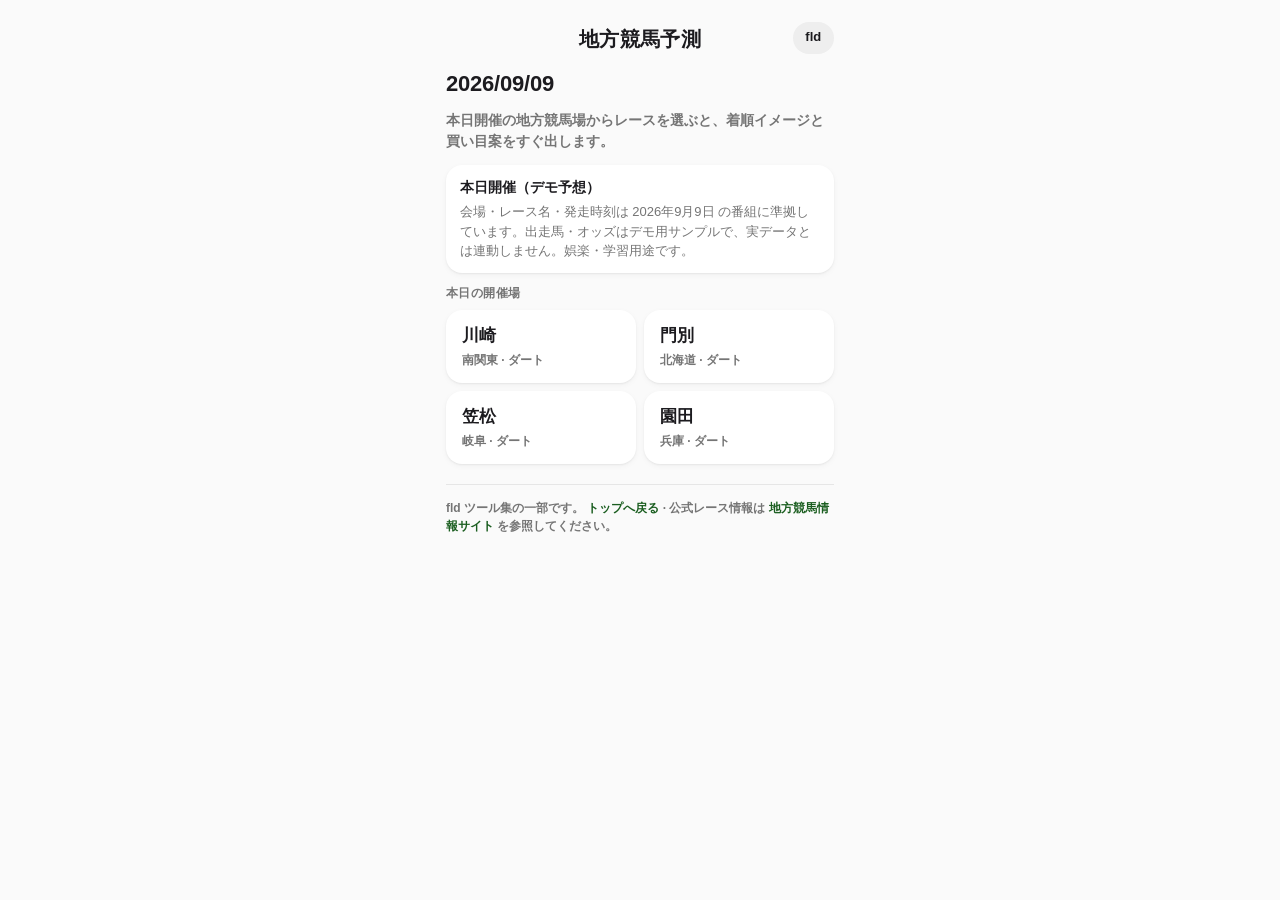
==== commit 29d47916: "本日開催の地方競馬4場データを反映 2026-09-09 開催の川崎・門別・笠松・園田に絞り、レース名・発走時刻を 当日番組に合わせて更新する（出走馬はデモ）。  Co-authored-by: d1" ====
--- a/chihokeiba/index.html
+++ b/chihokeiba/index.html
@@ -33,17 +33,18 @@
 
       <main>
         <section id="viewHome">
+          <p class="section-date" id="holdingDate">本日</p>
           <p class="lede">
-            競馬場とレースを選ぶと、近走・人気・騎手・体重などから着順イメージと買い目案をすぐ出します。
+            本日開催の地方競馬場からレースを選ぶと、着順イメージと買い目案をすぐ出します。
           </p>
           <div class="alert-banner">
-            デモ予想です
+            本日開催（デモ予想）
             <p>
-              出走表はサンプルです。実開催・実オッズとは連動しません。娯楽・学習用途であり、馬券購入の助言ではありません。
+              会場・レース名・発走時刻は 2026年9月9日 の番組に準拠しています。出走馬・オッズはデモ用サンプルで、実データとは連動しません。娯楽・学習用途です。
             </p>
           </div>
 
-          <p class="section-label">競馬場を選ぶ</p>
+          <p class="section-label">本日の開催場</p>
           <ul class="venue-grid" id="venueGrid"></ul>
 
           <p class="foot-note">
@@ -76,7 +77,7 @@
           </div>
 
           <p class="foot-note">
-            確率は 3 着以内（Harville 近似）、期待値は確率 × 複勝オッズ目安です。実レースの結果を保証するものではありません。
+            確率は 3 着以内（Harville 近似）、期待値は確率 × 複勝オッズ目安です。各カードの点数は近走・人気・騎手・体重・枠順・安定の内訳です。実レースの結果を保証するものではありません。
           </p>
         </section>
       </main>
--- a/chihokeiba/css/styles.css
+++ b/chihokeiba/css/styles.css
@@ -213,6 +213,43 @@
 
 .horse-name {
   min-width: 0;
+  flex: 1;
+}
+
+.horse-top3 {
+  flex-shrink: 0;
+  text-align: right;
+  line-height: 1.15;
+}
+
+.horse-top3 strong {
+  display: block;
+  font-size: 1.15rem;
+  font-weight: 800;
+  color: var(--primary);
+  font-variant-numeric: tabular-nums;
+}
+
+.horse-top3 span {
+  display: block;
+  font-size: 0.65rem;
+  font-weight: 700;
+  color: var(--muted);
+}
+
+.meter {
+  height: 6px;
+  overflow: hidden;
+  border-radius: var(--radius-pill);
+  background: var(--surface-container);
+  margin: 0.45rem 0 0.35rem;
+}
+
+.meter > span {
+  display: block;
+  height: 100%;
+  border-radius: inherit;
+  background: var(--primary);
 }
 
 .card-metrics-block {
@@ -220,6 +257,40 @@
   font-weight: 600;
   color: var(--muted);
   margin-top: 0.125rem;
+}
+
+.breakdown {
+  display: grid;
+  grid-template-columns: repeat(3, minmax(0, 1fr));
+  gap: 0.35rem;
+  margin-top: 0.55rem;
+}
+
+.breakdown__cell {
+  padding: 0.4rem 0.35rem;
+  border-radius: 8px;
+  background: var(--surface-container);
+  text-align: center;
+}
+
+.rank-card.highlight .breakdown__cell {
+  background: color-mix(in srgb, #ffffff 70%, var(--primary-light));
+}
+
+.breakdown__cell strong {
+  display: block;
+  font-size: 0.95rem;
+  font-weight: 800;
+  font-variant-numeric: tabular-nums;
+  line-height: 1.2;
+}
+
+.breakdown__cell span {
+  display: block;
+  margin-top: 0.1rem;
+  color: var(--muted);
+  font-size: 0.65rem;
+  font-weight: 700;
 }
 
 .metric-pos {
